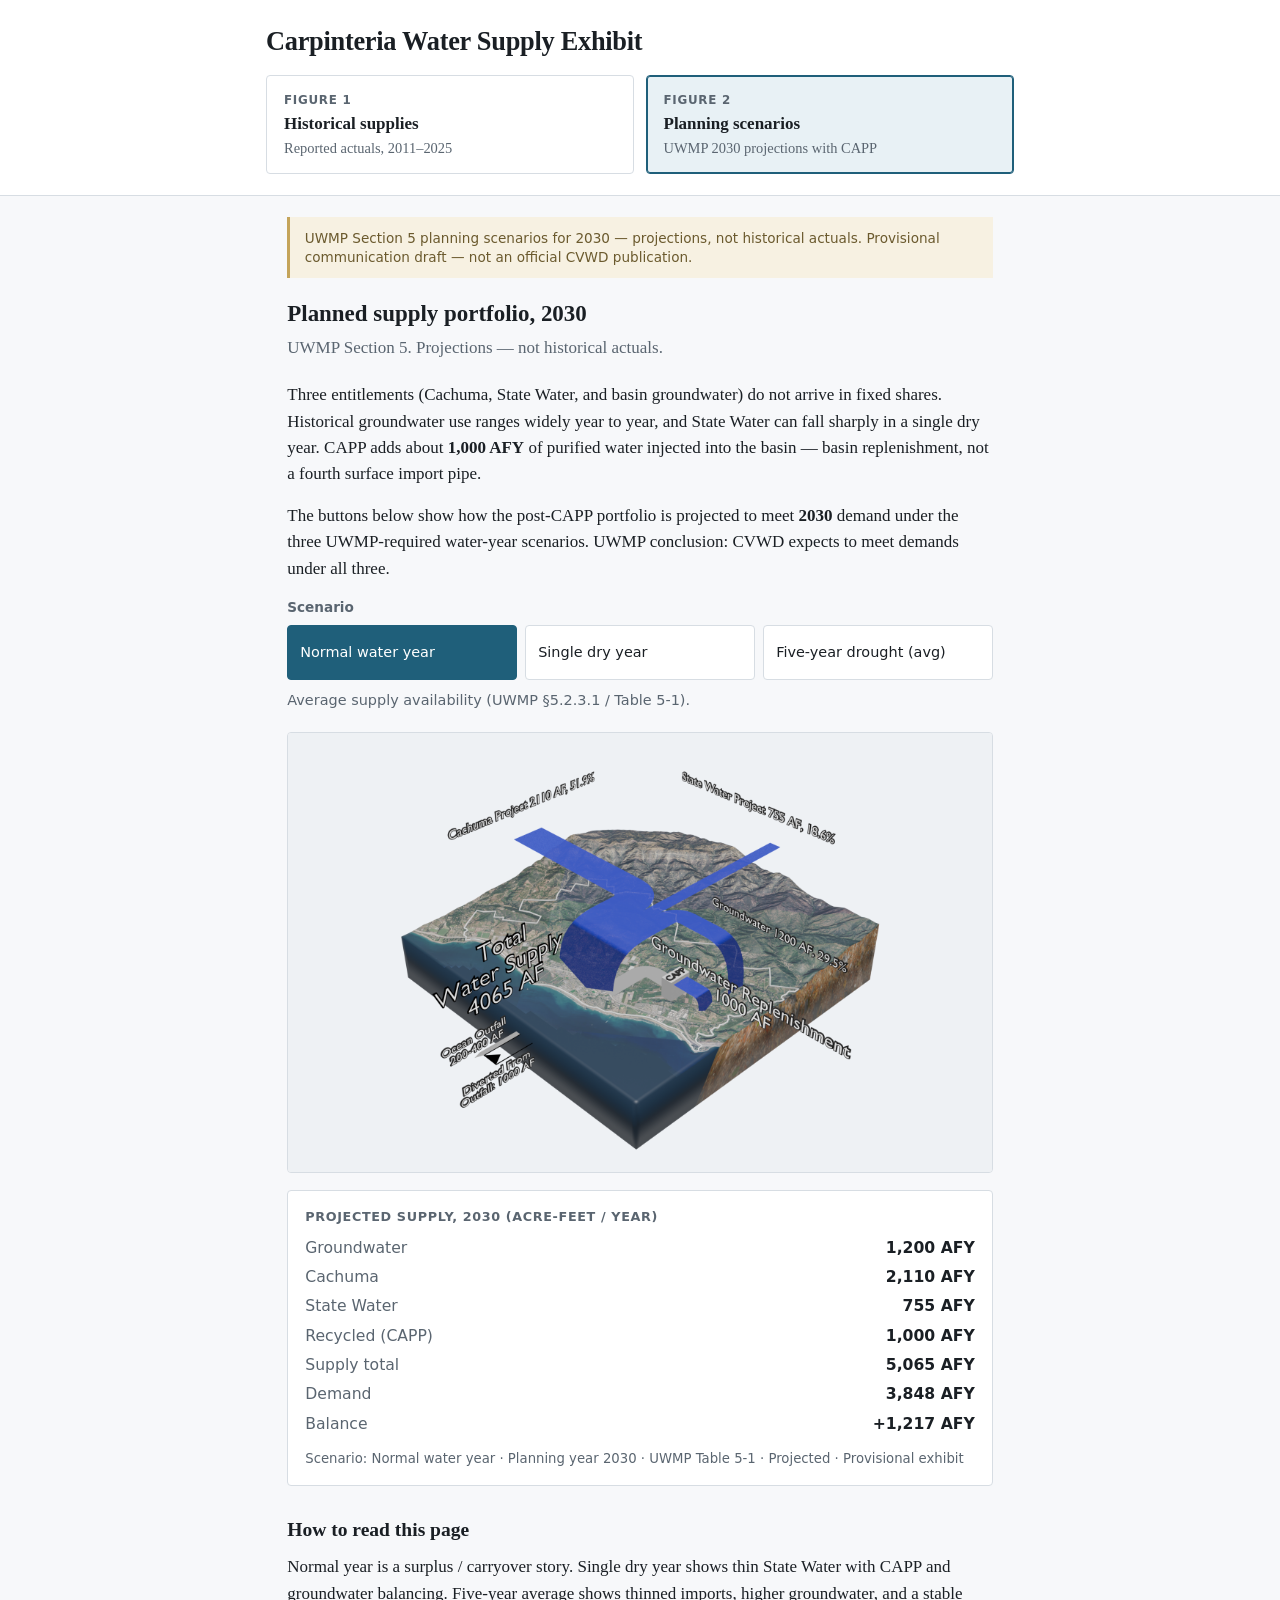
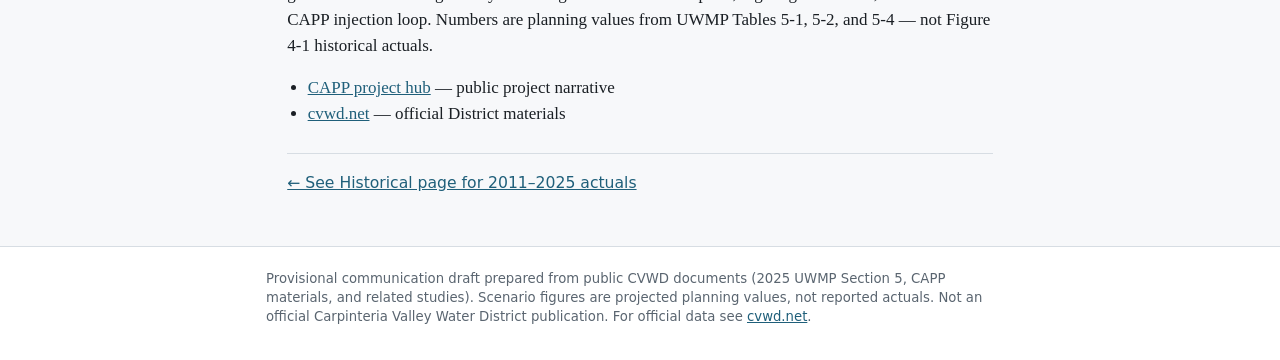
==== planning/index.html @ 83992f24 "Ship Carpinteria water supply exhibit for GitHub Pages. Two-page Historical / Planning shell with ye" ====
<!DOCTYPE html>
<html lang="en">
<head>
  <meta charset="utf-8" />
  <meta name="viewport" content="width=device-width, initial-scale=1" />
  <title>Planning Scenarios — Carpinteria Water Supply Exhibit</title>
  <link rel="stylesheet" href="../css/exhibit.css" />
</head>
<body>
  <header class="site-header">
    <div class="site-header-inner">
      <h1 class="site-title">Carpinteria Water Supply Exhibit</h1>
      <nav class="figure-panels" aria-label="Exhibit figures">
        <a class="figure-panel" href="../">
          <span class="eyebrow">Figure 1</span>
          <span class="label">Historical supplies</span>
          <span class="blurb">Reported actuals, 2011–2025</span>
        </a>
        <a class="figure-panel" href="./" aria-current="page">
          <span class="eyebrow">Figure 2</span>
          <span class="label">Planning scenarios</span>
          <span class="blurb">UWMP 2030 projections with CAPP</span>
        </a>
      </nav>
    </div>
  </header>

  <main class="page">
    <p class="disclaimer-strip">
      UWMP Section 5 planning scenarios for 2030 — projections, not historical actuals.
      Provisional communication draft — not an official CVWD publication.
    </p>

    <h2 class="page-subhead">Planned supply portfolio, 2030</h2>
    <p class="page-lede">UWMP Section 5. Projections — not historical actuals.</p>

    <section class="prose">
      <p>
        Three entitlements (Cachuma, State Water, and basin groundwater) do not arrive
        in fixed shares. Historical groundwater use ranges widely year to year, and
        State Water can fall sharply in a single dry year. CAPP adds about
        <strong>1,000 AFY</strong> of purified water injected into the basin —
        basin replenishment, not a fourth surface import pipe.
      </p>
      <p>
        The buttons below show how the post-CAPP portfolio is projected to meet
        <strong>2030</strong> demand under the three UWMP-required water-year scenarios.
        UWMP conclusion: CVWD expects to meet demands under all three.
      </p>
    </section>

    <div class="controls">
      <label id="scenario-label">Scenario</label>
      <div class="scenario-grid" role="group" aria-labelledby="scenario-label">
        <button type="button" class="scenario-btn" data-scenario="normal_wy" aria-pressed="true">
          Normal water year
        </button>
        <button type="button" class="scenario-btn" data-scenario="single_dry" aria-pressed="false">
          Single dry year
        </button>
        <button type="button" class="scenario-btn" data-scenario="five_year_avg" aria-pressed="false">
          Five-year drought (avg)
        </button>
      </div>
      <p class="scenario-def" id="scenario-def"></p>
    </div>

    <div class="figure-stage" id="figure-stage">
      <img id="scenario-img" alt="Planning scenario Sankey" hidden />
      <div class="figure-placeholder" id="scenario-placeholder">
        Scenario still not imported yet.<br />
        Place file at <code id="placeholder-path">assets/planning/scenario-normal.png</code>
      </div>
    </div>

    <section class="hud" aria-labelledby="hud-title">
      <h2 id="hud-title">Projected supply, 2030 (acre-feet / year)</h2>
      <dl>
        <dt>Groundwater</dt>
        <dd id="hud-gw">—</dd>
        <dt>Cachuma</dt>
        <dd id="hud-cachuma">—</dd>
        <dt>State Water</dt>
        <dd id="hud-swp">—</dd>
        <dt>Recycled (CAPP)</dt>
        <dd id="hud-recycled">—</dd>
        <dt>Supply total</dt>
        <dd id="hud-supply">—</dd>
        <dt>Demand</dt>
        <dd id="hud-demand">—</dd>
        <dt>Balance</dt>
        <dd id="hud-balance">—</dd>
      </dl>
      <p class="cite" id="hud-cite">Source: UWMP Table 5-x · Projected · Provisional exhibit</p>
    </section>

    <section class="prose">
      <h2>How to read this page</h2>
      <p>
        Normal year is a surplus / carryover story. Single dry year shows thin State Water
        with CAPP and groundwater balancing. Five-year average shows thinned imports,
        higher groundwater, and a stable CAPP injection loop. Numbers are planning values
        from UWMP Tables 5-1, 5-2, and 5-4 — not Figure 4-1 historical actuals.
      </p>
      <ul>
        <li><a href="https://www.cvwd.net/capp">CAPP project hub</a> — public project narrative</li>
        <li><a href="https://www.cvwd.net">cvwd.net</a> — official District materials</li>
      </ul>
    </section>

    <p class="cross-link">
      <a href="../">← See Historical page for 2011–2025 actuals</a>
    </p>
  </main>

  <footer class="site-footer">
    <div class="site-footer-inner">
      <p>
        Provisional communication draft prepared from public CVWD documents
        (2025 UWMP Section 5, CAPP materials, and related studies).
        Scenario figures are projected planning values, not reported actuals.
        Not an official Carpinteria Valley Water District publication.
        For official data see <a href="https://www.cvwd.net">cvwd.net</a>.
      </p>
    </div>
  </footer>

  <script src="../js/planning.js" defer></script>
</body>
</html>
---- css/exhibit.css ----
/* Carpinteria Water Supply Exhibit — simple article layout (CAPP-style content column) */

:root {
  --ink: #1a1f24;
  --muted: #5a6570;
  --line: #d7dde3;
  --paper: #f7f8fa;
  --surface: #ffffff;
  --accent: #1f5f7a;
  --accent-soft: #e8f1f5;
  --warn: #6b5a2e;
  --warn-bg: #f7f1e2;
  --max: 44rem;
  --pad: 1.25rem;
}

*,
*::before,
*::after {
  box-sizing: border-box;
}

html {
  font-size: 17px;
  -webkit-text-size-adjust: 100%;
}

body {
  margin: 0;
  font-family: Georgia, "Times New Roman", serif;
  line-height: 1.55;
  color: var(--ink);
  background: var(--paper);
}

a {
  color: var(--accent);
}

a:hover {
  text-decoration-thickness: 2px;
}

.site-header {
  background: var(--surface);
  border-bottom: 1px solid var(--line);
  padding: 1.5rem var(--pad) 1.25rem;
}

.site-header-inner {
  max-width: var(--max);
  margin: 0 auto;
}

.site-title {
  margin: 0 0 1rem;
  font-size: 1.55rem;
  font-weight: 700;
  letter-spacing: -0.01em;
  line-height: 1.25;
}

.figure-panels {
  display: grid;
  grid-template-columns: 1fr 1fr;
  gap: 0.65rem;
}

.figure-panel {
  display: block;
  padding: 0.85rem 1rem;
  border: 1px solid var(--line);
  border-radius: 4px;
  background: var(--surface);
  text-decoration: none;
  color: var(--ink);
  transition: border-color 0.15s ease, background 0.15s ease;
}

.figure-panel:hover {
  border-color: var(--accent);
  background: var(--accent-soft);
}

.figure-panel[aria-current="page"] {
  border-color: var(--accent);
  background: var(--accent-soft);
  box-shadow: inset 0 0 0 1px var(--accent);
}

.figure-panel .eyebrow {
  display: block;
  font-family: system-ui, -apple-system, sans-serif;
  font-size: 0.7rem;
  font-weight: 600;
  letter-spacing: 0.06em;
  text-transform: uppercase;
  color: var(--muted);
  margin-bottom: 0.2rem;
}

.figure-panel .label {
  display: block;
  font-size: 1rem;
  font-weight: 700;
  line-height: 1.3;
}

.figure-panel .blurb {
  display: block;
  margin-top: 0.25rem;
  font-size: 0.85rem;
  color: var(--muted);
  line-height: 1.35;
}

.page {
  max-width: var(--max);
  margin: 0 auto;
  padding: 1.25rem var(--pad) 3rem;
}

.disclaimer-strip {
  margin: 0 0 1.25rem;
  padding: 0.65rem 0.85rem;
  font-family: system-ui, -apple-system, sans-serif;
  font-size: 0.8rem;
  line-height: 1.4;
  color: var(--warn);
  background: var(--warn-bg);
  border-left: 3px solid #c4a45a;
}

.page-subhead {
  margin: 0 0 0.35rem;
  font-size: 1.35rem;
  line-height: 1.3;
}

.page-lede {
  margin: 0 0 1.25rem;
  color: var(--muted);
  font-size: 1rem;
}

.figure-stage {
  margin: 0 0 1rem;
  background: #eef1f4;
  border: 1px solid var(--line);
  border-radius: 4px;
  overflow: hidden;
  aspect-ratio: 16 / 10;
  display: grid;
  place-items: center;
  position: relative;
}

.figure-stage img {
  display: block;
  width: 100%;
  height: 100%;
  object-fit: contain;
  background: #eef1f4;
}

.figure-stage img[hidden] {
  display: none;
}

.figure-placeholder {
  padding: 1.5rem;
  text-align: center;
  font-family: system-ui, -apple-system, sans-serif;
  font-size: 0.9rem;
  color: var(--muted);
  line-height: 1.45;
}

.figure-placeholder code {
  font-size: 0.8rem;
  background: #e2e7ec;
  padding: 0.1rem 0.35rem;
  border-radius: 3px;
}

.controls {
  margin: 0 0 1.25rem;
  font-family: system-ui, -apple-system, sans-serif;
}

.controls-label,
.controls label {
  display: block;
  font-size: 0.8rem;
  font-weight: 600;
  color: var(--muted);
  margin-bottom: 0.4rem;
}

.year-buttons {
  display: flex;
  flex-wrap: nowrap;
  gap: 0.2rem;
  width: 100%;
}

.year-btn {
  appearance: none;
  flex: 1 1 0;
  min-width: 0;
  margin: 0;
  padding: 0.35rem 0;
  border: 1px solid var(--line);
  border-radius: 3px;
  background: var(--surface);
  color: var(--ink);
  font-family: system-ui, -apple-system, sans-serif;
  font-size: 0.68rem;
  font-variant-numeric: tabular-nums;
  line-height: 1.2;
  text-align: center;
  cursor: pointer;
}

.year-btn:hover {
  border-color: var(--accent);
}

.year-btn[aria-pressed="true"] {
  background: var(--accent);
  border-color: var(--accent);
  color: #fff;
}

.scenario-btn {
  appearance: none;
  border: 1px solid var(--line);
  background: var(--surface);
  color: var(--ink);
  border-radius: 4px;
  padding: 0.45rem 0.7rem;
  font: inherit;
  font-family: system-ui, -apple-system, sans-serif;
  font-size: 0.85rem;
  cursor: pointer;
}

.scenario-btn:hover {
  border-color: var(--accent);
}

.scenario-btn[aria-pressed="true"] {
  background: var(--accent);
  border-color: var(--accent);
  color: #fff;
}

.scenario-grid {
  display: grid;
  grid-template-columns: 1fr;
  gap: 0.5rem;
}

@media (min-width: 560px) {
  .scenario-grid {
    grid-template-columns: repeat(3, 1fr);
  }
}

.scenario-btn {
  text-align: left;
  min-height: 3.2rem;
}

.scenario-def {
  margin: 0.55rem 0 0;
  font-size: 0.85rem;
  color: var(--muted);
}

.hud {
  margin: 0 0 1.5rem;
  padding: 0.9rem 1rem;
  background: var(--surface);
  border: 1px solid var(--line);
  border-radius: 4px;
  font-family: system-ui, -apple-system, sans-serif;
  font-size: 0.92rem;
}

.hud h2 {
  margin: 0 0 0.55rem;
  font-size: 0.75rem;
  font-weight: 700;
  letter-spacing: 0.05em;
  text-transform: uppercase;
  color: var(--muted);
}

.hud dl {
  display: grid;
  grid-template-columns: 1fr auto;
  gap: 0.3rem 1rem;
  margin: 0;
}

.hud dt {
  color: var(--muted);
}

.hud dd {
  margin: 0;
  text-align: right;
  font-variant-numeric: tabular-nums;
  font-weight: 600;
}

.hud .cite {
  margin: 0.75rem 0 0;
  font-size: 0.78rem;
  color: var(--muted);
}

.prose h2 {
  margin: 1.75rem 0 0.5rem;
  font-size: 1.15rem;
}

.prose p {
  margin: 0 0 0.9rem;
}

.prose ul {
  margin: 0 0 1rem;
  padding-left: 1.2rem;
}

.cross-link {
  margin: 1.5rem 0 0;
  padding-top: 1rem;
  border-top: 1px solid var(--line);
  font-family: system-ui, -apple-system, sans-serif;
  font-size: 0.92rem;
}

.site-footer {
  border-top: 1px solid var(--line);
  background: var(--surface);
  padding: 1.25rem var(--pad) 2rem;
}

.site-footer-inner {
  max-width: var(--max);
  margin: 0 auto;
  font-family: system-ui, -apple-system, sans-serif;
  font-size: 0.78rem;
  line-height: 1.45;
  color: var(--muted);
}

.site-footer-inner p {
  margin: 0;
}

@media (max-width: 520px) {
  .figure-panels {
    grid-template-columns: 1fr;
  }

  html {
    font-size: 16px;
  }
}
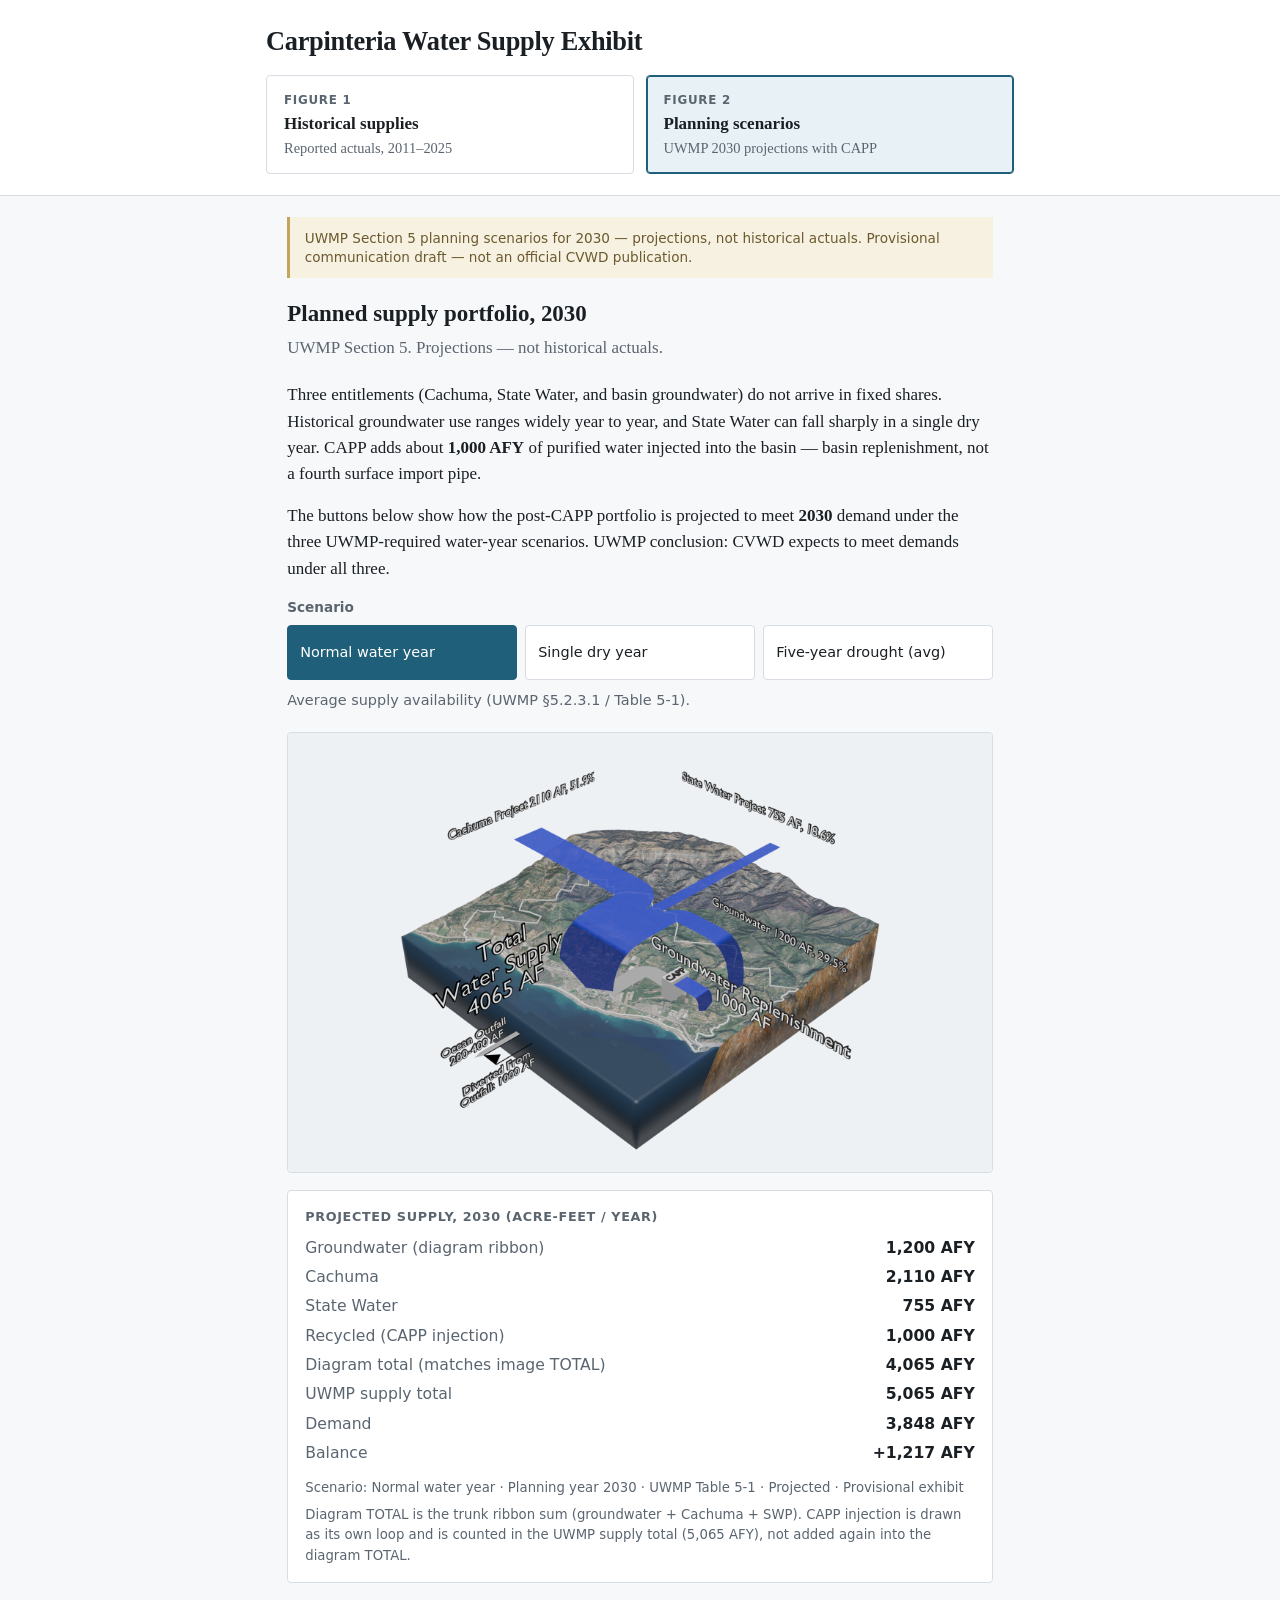
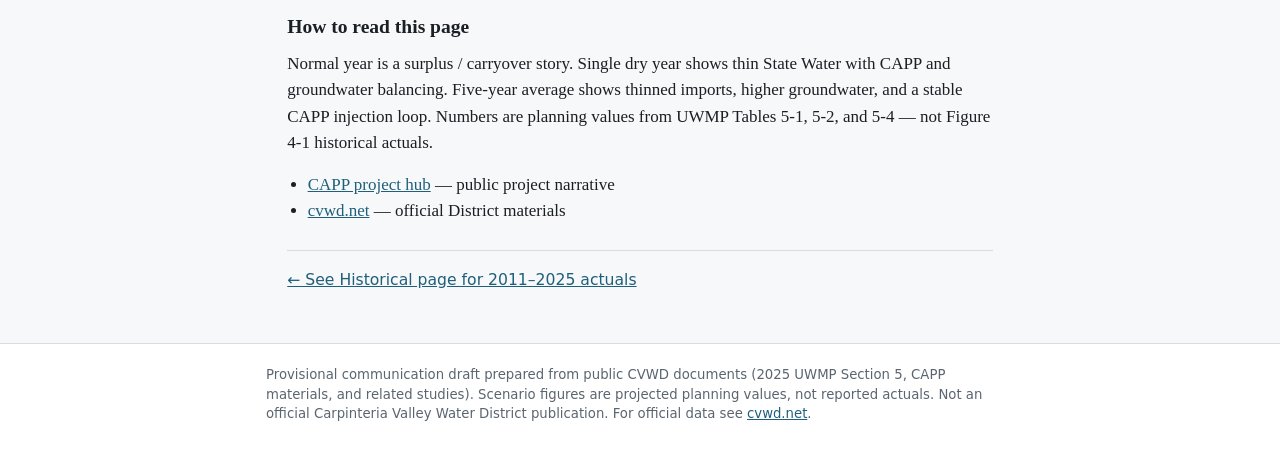
==== commit 4bc338b7: "Align Planning HUD totals with Sankey diagram labels. Diagram total now matches image TOTAL (trunk r" ====
--- a/planning/index.html
+++ b/planning/index.html
@@ -4,7 +4,7 @@
   <meta charset="utf-8" />
   <meta name="viewport" content="width=device-width, initial-scale=1" />
   <title>Planning Scenarios — Carpinteria Water Supply Exhibit</title>
-  <link rel="stylesheet" href="../css/exhibit.css" />
+  <link rel="stylesheet" href="../css/exhibit.css?v=4" />
 </head>
 <body>
   <header class="site-header">
@@ -66,32 +66,41 @@
     </div>
 
     <div class="figure-stage" id="figure-stage">
-      <img id="scenario-img" alt="Planning scenario Sankey" hidden />
-      <div class="figure-placeholder" id="scenario-placeholder">
-        Scenario still not imported yet.<br />
-        Place file at <code id="placeholder-path">assets/planning/scenario-normal.png</code>
+      <img
+        id="scenario-img"
+        src="../assets/planning/scenario-normal.png"
+        alt="Planning supply Sankey — Normal water year"
+        width="1600"
+        height="1000"
+      />
+      <div class="figure-placeholder" id="scenario-placeholder" hidden>
+        Could not load scenario still.
+        <code id="placeholder-path">assets/planning/scenario-normal.png</code>
       </div>
     </div>
 
     <section class="hud" aria-labelledby="hud-title">
       <h2 id="hud-title">Projected supply, 2030 (acre-feet / year)</h2>
       <dl>
-        <dt>Groundwater</dt>
+        <dt>Groundwater <span class="hud-hint">(diagram ribbon)</span></dt>
         <dd id="hud-gw">—</dd>
         <dt>Cachuma</dt>
         <dd id="hud-cachuma">—</dd>
         <dt>State Water</dt>
         <dd id="hud-swp">—</dd>
-        <dt>Recycled (CAPP)</dt>
+        <dt>Recycled (CAPP injection)</dt>
         <dd id="hud-recycled">—</dd>
-        <dt>Supply total</dt>
-        <dd id="hud-supply">—</dd>
+        <dt>Diagram total <span class="hud-hint">(matches image TOTAL)</span></dt>
+        <dd id="hud-diagram-total">—</dd>
+        <dt>UWMP supply total</dt>
+        <dd id="hud-uwmp-supply">—</dd>
         <dt>Demand</dt>
         <dd id="hud-demand">—</dd>
         <dt>Balance</dt>
         <dd id="hud-balance">—</dd>
       </dl>
       <p class="cite" id="hud-cite">Source: UWMP Table 5-x · Projected · Provisional exhibit</p>
+      <p class="cite" id="hud-note"></p>
     </section>
 
     <section class="prose">
@@ -125,6 +134,6 @@
     </div>
   </footer>
 
-  <script src="../js/planning.js" defer></script>
+  <script src="../js/planning.js?v=4" defer></script>
 </body>
 </html>
--- a/css/exhibit.css
+++ b/css/exhibit.css
@@ -176,6 +176,10 @@
   line-height: 1.45;
 }
 
+.figure-placeholder[hidden] {
+  display: none;
+}
+
 .figure-placeholder code {
   font-size: 0.8rem;
   background: #e2e7ec;
@@ -321,6 +325,17 @@
   color: var(--muted);
 }
 
+.hud .hud-hint {
+  font-weight: 500;
+  text-transform: none;
+  letter-spacing: 0;
+  color: var(--muted);
+}
+
+.hud .cite + .cite {
+  margin-top: 0.35rem;
+}
+
 .prose h2 {
   margin: 1.75rem 0 0.5rem;
   font-size: 1.15rem;
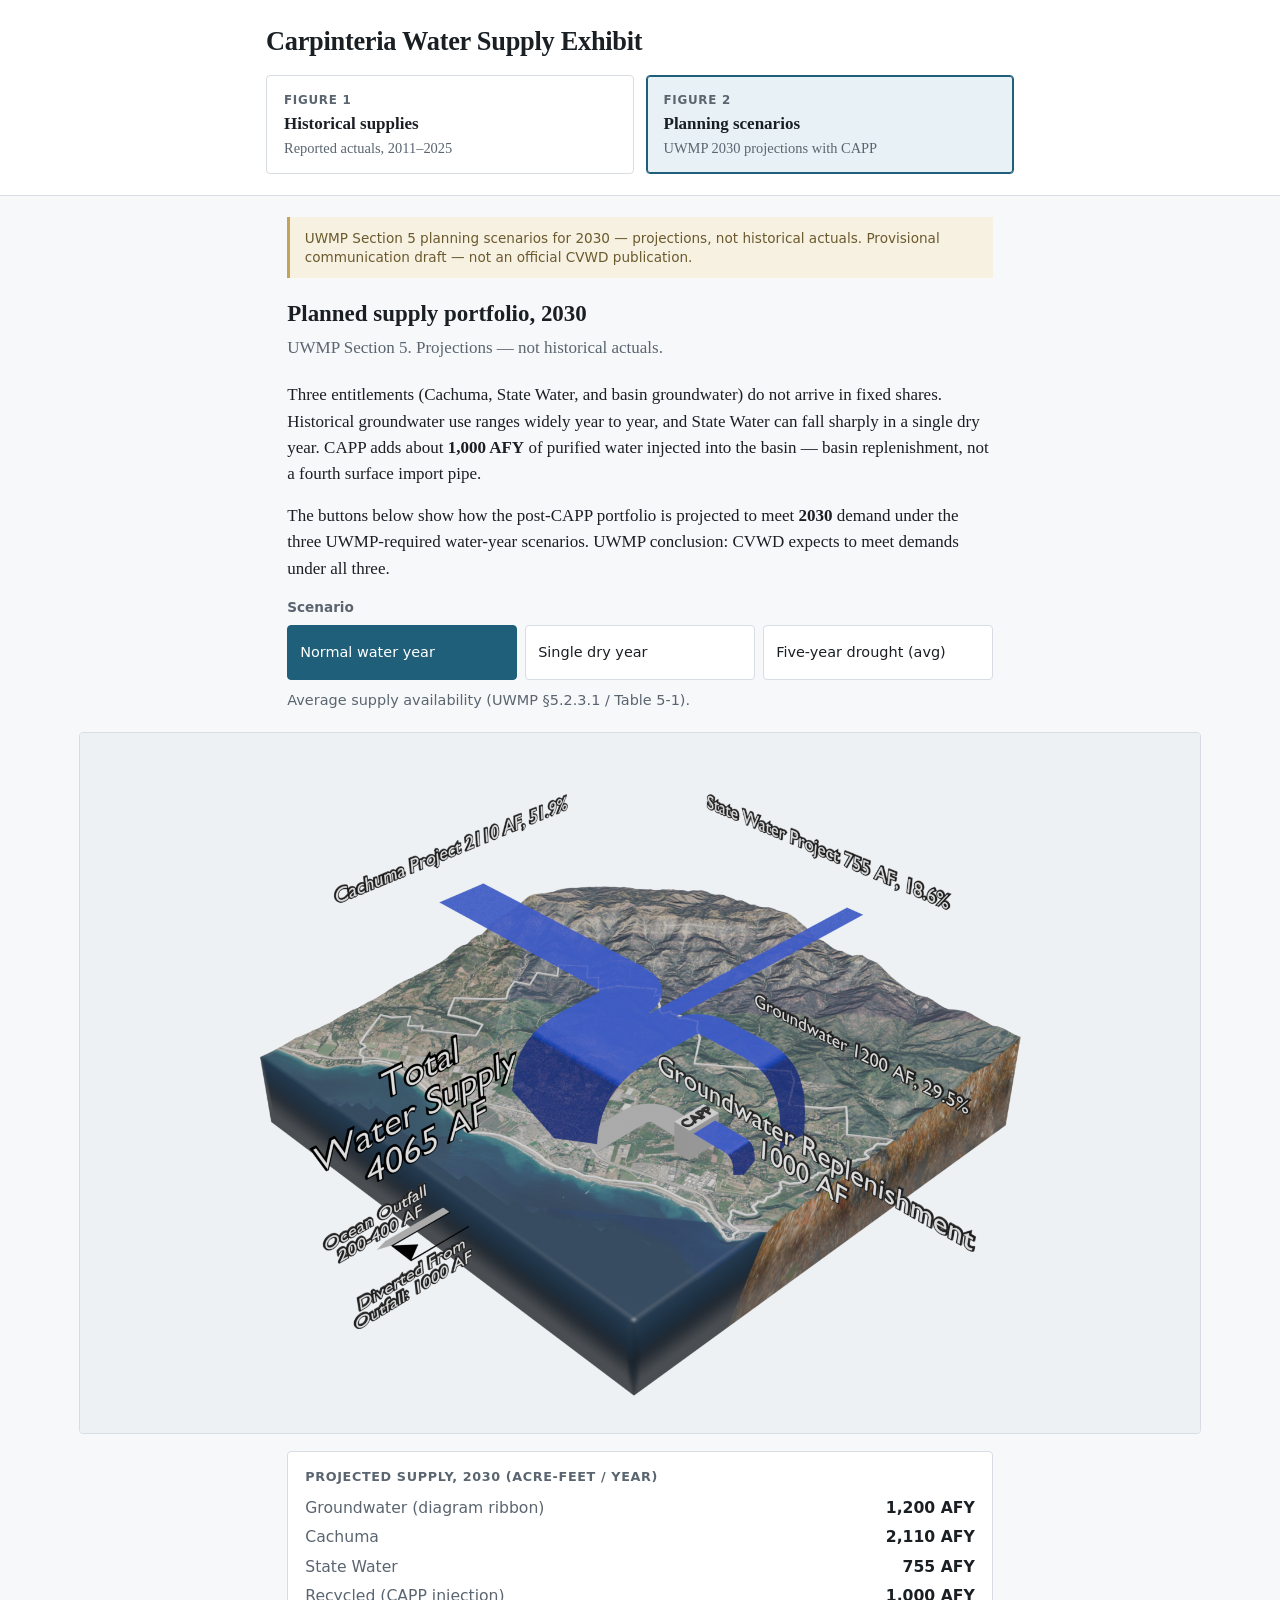
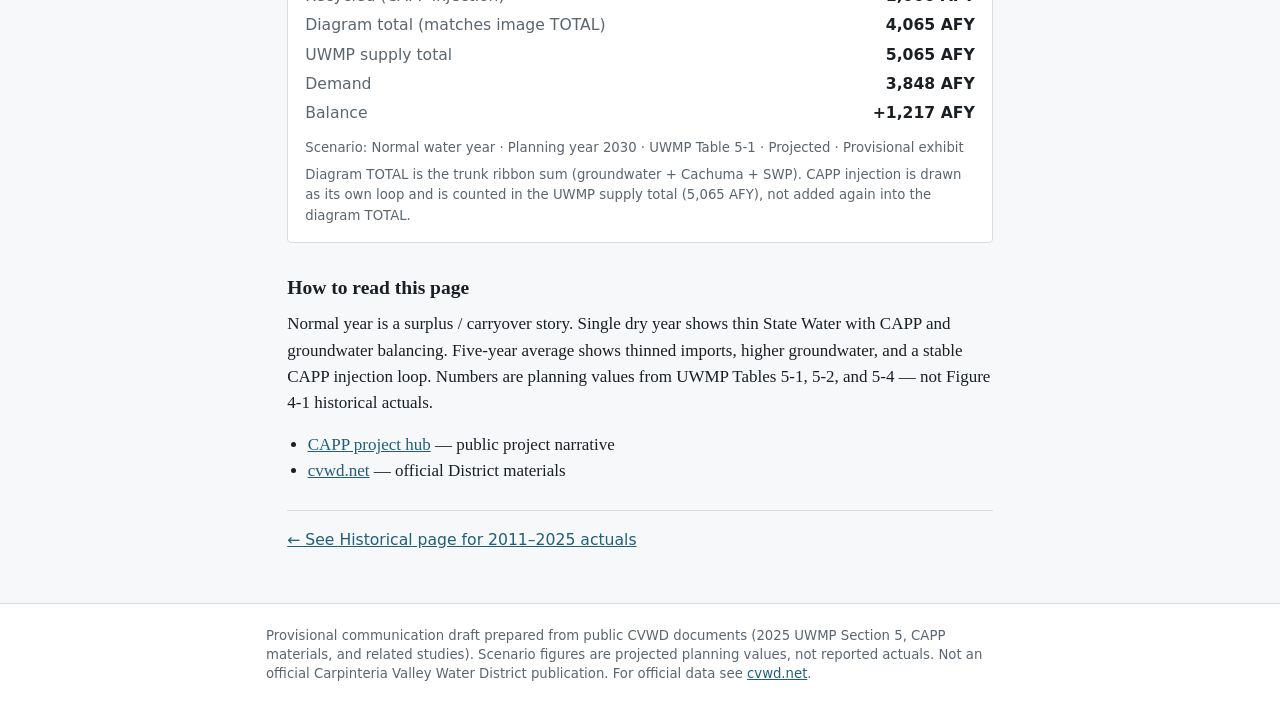
==== commit a607ab7c: "Widen Sankey figures to 1.5× the content lane. Keep header, controls, HUD, and prose at the existing" ====
--- a/planning/index.html
+++ b/planning/index.html
@@ -4,7 +4,7 @@
   <meta charset="utf-8" />
   <meta name="viewport" content="width=device-width, initial-scale=1" />
   <title>Planning Scenarios — Carpinteria Water Supply Exhibit</title>
-  <link rel="stylesheet" href="../css/exhibit.css?v=4" />
+  <link rel="stylesheet" href="../css/exhibit.css?v=5" />
 </head>
 <body>
   <header class="site-header">
--- a/css/exhibit.css
+++ b/css/exhibit.css
@@ -11,6 +11,7 @@
   --warn: #6b5a2e;
   --warn-bg: #f7f1e2;
   --max: 44rem;
+  --figure-max: calc(var(--max) * 1.5);
   --pad: 1.25rem;
 }
 
@@ -144,7 +145,12 @@
 }
 
 .figure-stage {
+  /* 1.5× content lane; centered; header/HUD/prose stay at --max */
+  --figure-width: min(var(--figure-max), calc(100vw - 2 * var(--pad)));
+  width: var(--figure-width);
+  max-width: none;
   margin: 0 0 1rem;
+  margin-left: calc(50% - var(--figure-width) / 2);
   background: #eef1f4;
   border: 1px solid var(--line);
   border-radius: 4px;
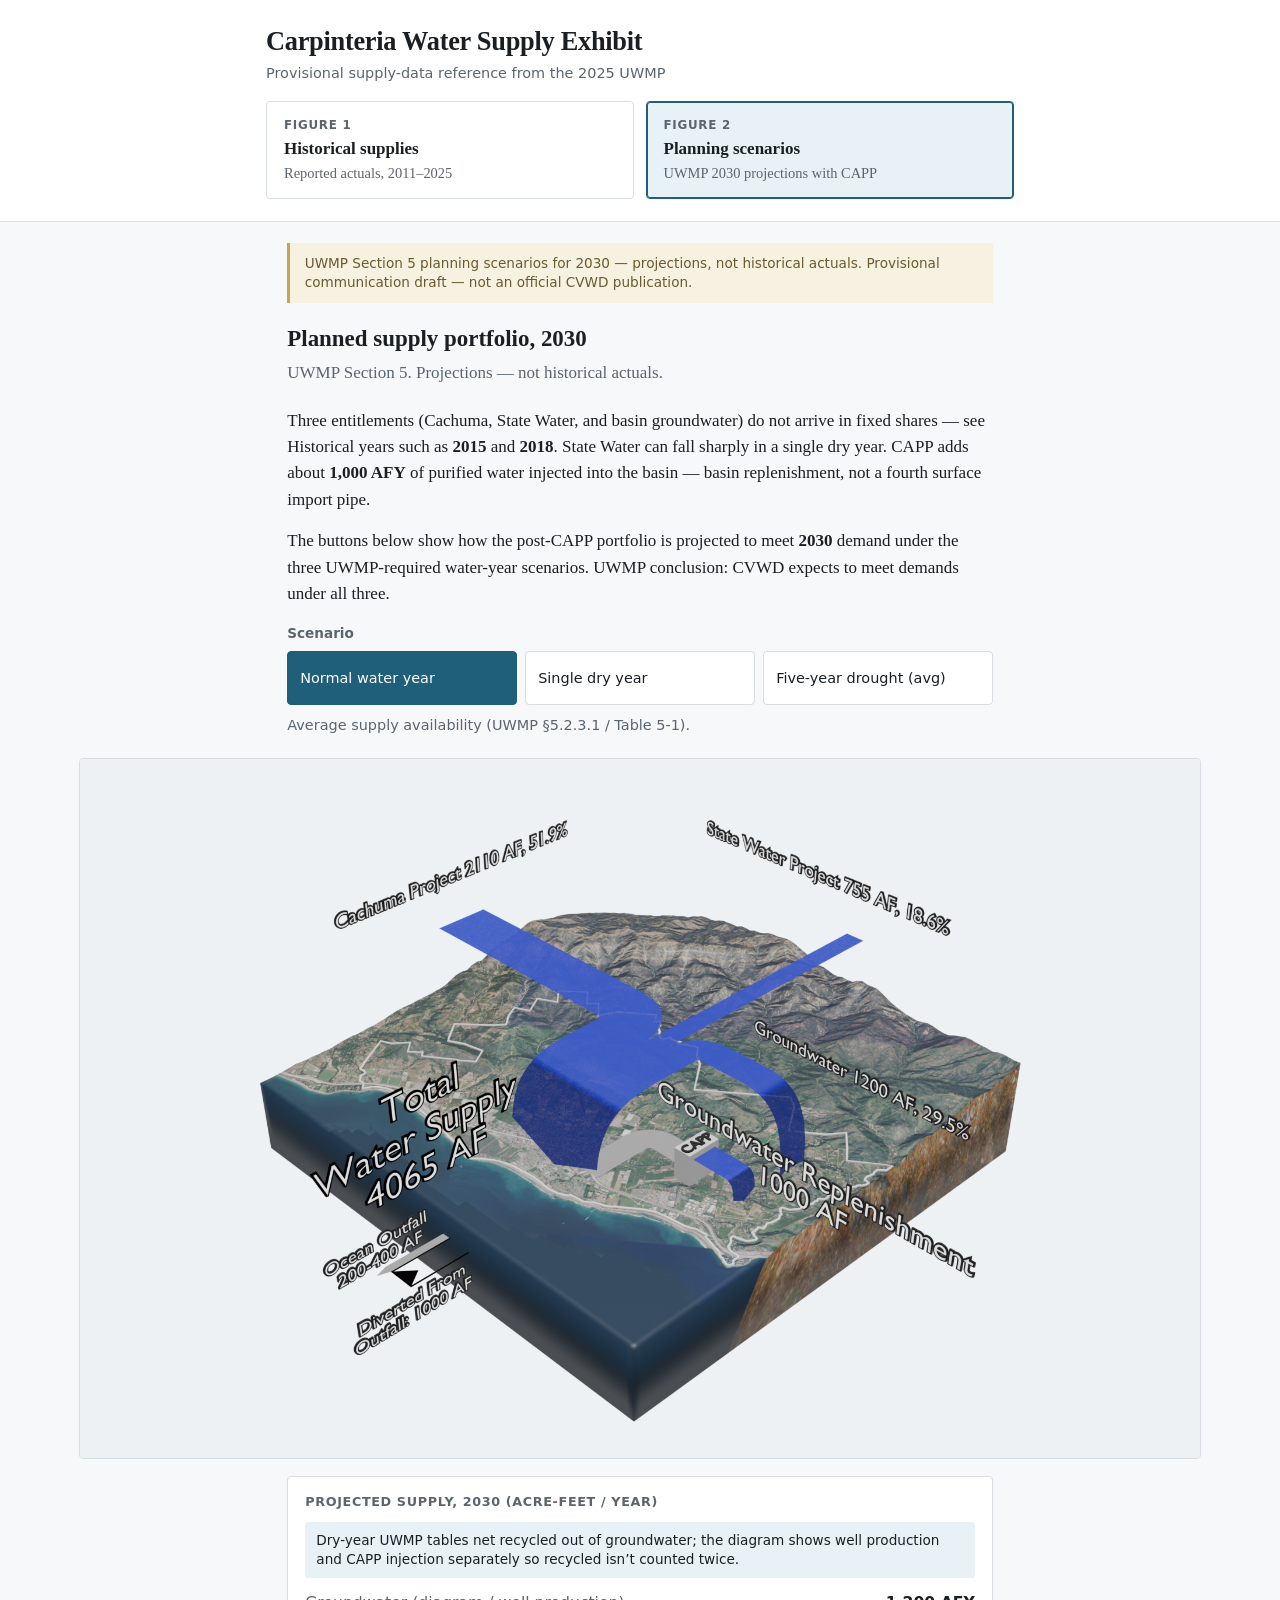
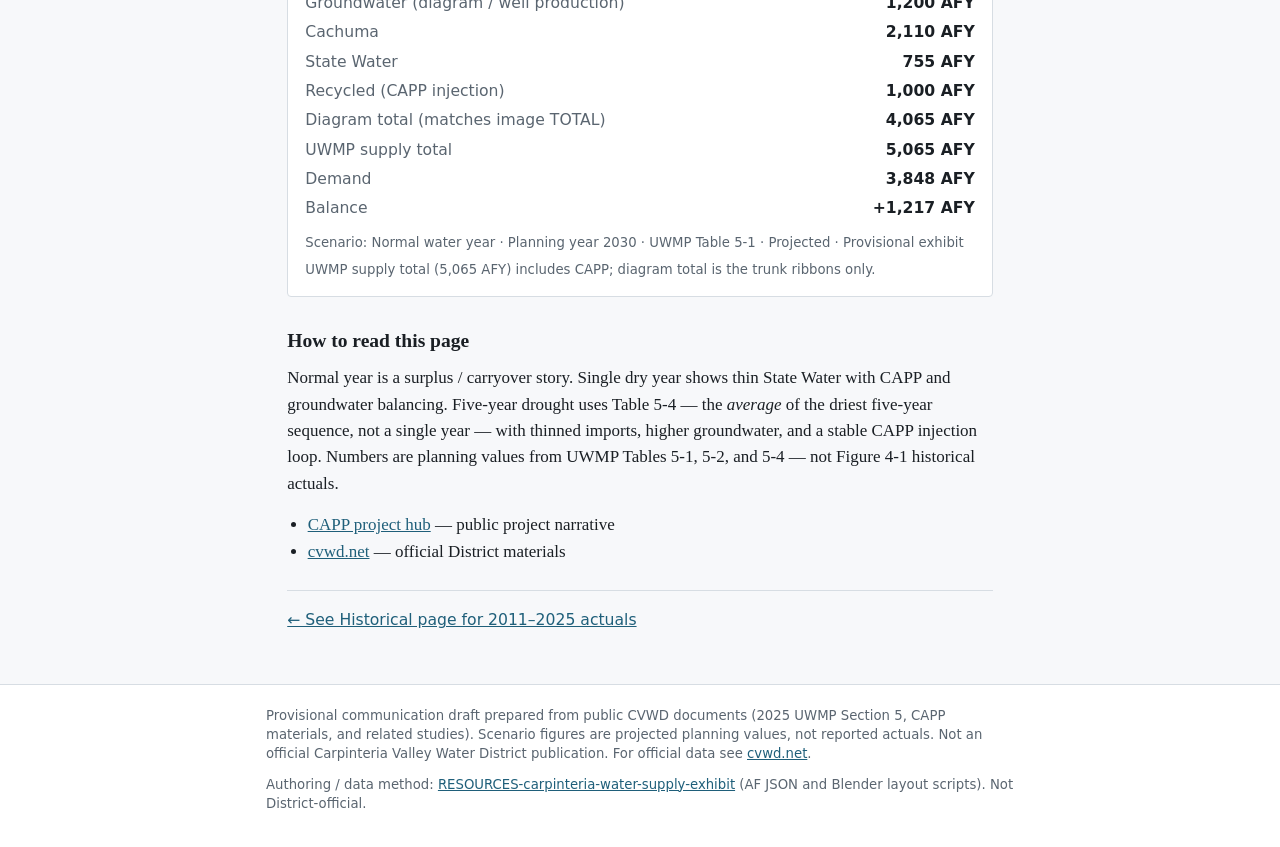
==== commit 30ad3b7e: "Clarify exhibit framing for Analyst I review without changing stills. Point both pages at the RESOUR" ====
--- a/planning/index.html
+++ b/planning/index.html
@@ -4,12 +4,13 @@
   <meta charset="utf-8" />
   <meta name="viewport" content="width=device-width, initial-scale=1" />
   <title>Planning Scenarios — Carpinteria Water Supply Exhibit</title>
-  <link rel="stylesheet" href="../css/exhibit.css?v=5" />
+  <link rel="stylesheet" href="../css/exhibit.css?v=6" />
 </head>
 <body>
   <header class="site-header">
     <div class="site-header-inner">
       <h1 class="site-title">Carpinteria Water Supply Exhibit</h1>
+      <p class="site-tagline">Provisional supply-data reference from the 2025 UWMP</p>
       <nav class="figure-panels" aria-label="Exhibit figures">
         <a class="figure-panel" href="../">
           <span class="eyebrow">Figure 1</span>
@@ -37,10 +38,10 @@
     <section class="prose">
       <p>
         Three entitlements (Cachuma, State Water, and basin groundwater) do not arrive
-        in fixed shares. Historical groundwater use ranges widely year to year, and
-        State Water can fall sharply in a single dry year. CAPP adds about
-        <strong>1,000 AFY</strong> of purified water injected into the basin —
-        basin replenishment, not a fourth surface import pipe.
+        in fixed shares — see Historical years such as <strong>2015</strong> and
+        <strong>2018</strong>. State Water can fall sharply in a single dry year.
+        CAPP adds about <strong>1,000 AFY</strong> of purified water injected into the
+        basin — basin replenishment, not a fourth surface import pipe.
       </p>
       <p>
         The buttons below show how the post-CAPP portfolio is projected to meet
@@ -81,8 +82,12 @@
 
     <section class="hud" aria-labelledby="hud-title">
       <h2 id="hud-title">Projected supply, 2030 (acre-feet / year)</h2>
+      <p class="accounting-note">
+        Dry-year UWMP tables net recycled out of groundwater; the diagram shows well
+        production and CAPP injection separately so recycled isn’t counted twice.
+      </p>
       <dl>
-        <dt>Groundwater <span class="hud-hint">(diagram ribbon)</span></dt>
+        <dt>Groundwater <span class="hud-hint">(diagram / well production)</span></dt>
         <dd id="hud-gw">—</dd>
         <dt>Cachuma</dt>
         <dd id="hud-cachuma">—</dd>
@@ -107,9 +112,11 @@
       <h2>How to read this page</h2>
       <p>
         Normal year is a surplus / carryover story. Single dry year shows thin State Water
-        with CAPP and groundwater balancing. Five-year average shows thinned imports,
-        higher groundwater, and a stable CAPP injection loop. Numbers are planning values
-        from UWMP Tables 5-1, 5-2, and 5-4 — not Figure 4-1 historical actuals.
+        with CAPP and groundwater balancing. Five-year drought uses Table 5-4 — the
+        <em>average</em> of the driest five-year sequence, not a single year — with
+        thinned imports, higher groundwater, and a stable CAPP injection loop. Numbers
+        are planning values from UWMP Tables 5-1, 5-2, and 5-4 — not Figure 4-1
+        historical actuals.
       </p>
       <ul>
         <li><a href="https://www.cvwd.net/capp">CAPP project hub</a> — public project narrative</li>
@@ -131,9 +138,16 @@
         Not an official Carpinteria Valley Water District publication.
         For official data see <a href="https://www.cvwd.net">cvwd.net</a>.
       </p>
+      <p class="footer-method">
+        Authoring / data method:
+        <a href="https://github.com/oxremy/RESOURCES-carpinteria-water-supply-exhibit"
+          >RESOURCES-carpinteria-water-supply-exhibit</a
+        >
+        (AF JSON and Blender layout scripts). Not District-official.
+      </p>
     </div>
   </footer>
 
-  <script src="../js/planning.js?v=4" defer></script>
+  <script src="../js/planning.js?v=5" defer></script>
 </body>
 </html>
--- a/css/exhibit.css
+++ b/css/exhibit.css
@@ -54,11 +54,19 @@
 }
 
 .site-title {
-  margin: 0 0 1rem;
+  margin: 0 0 0.35rem;
   font-size: 1.55rem;
   font-weight: 700;
   letter-spacing: -0.01em;
   line-height: 1.25;
+}
+
+.site-tagline {
+  margin: 0 0 1rem;
+  font-family: system-ui, -apple-system, sans-serif;
+  font-size: 0.85rem;
+  line-height: 1.35;
+  color: var(--muted);
 }
 
 .figure-panels {
@@ -307,6 +315,16 @@
   color: var(--muted);
 }
 
+.accounting-note {
+  margin: 0 0 0.75rem;
+  padding: 0.55rem 0.65rem;
+  font-size: 0.8rem;
+  line-height: 1.4;
+  color: var(--ink);
+  background: var(--accent-soft);
+  border-radius: 3px;
+}
+
 .hud dl {
   display: grid;
   grid-template-columns: 1fr auto;
@@ -351,6 +369,14 @@
   margin: 0 0 0.9rem;
 }
 
+.prose .figure-note {
+  margin: 0 0 0.9rem;
+  font-family: system-ui, -apple-system, sans-serif;
+  font-size: 0.85rem;
+  line-height: 1.4;
+  color: var(--muted);
+}
+
 .prose ul {
   margin: 0 0 1rem;
   padding-left: 1.2rem;
@@ -383,6 +409,10 @@
   margin: 0;
 }
 
+.site-footer-inner .footer-method {
+  margin-top: 0.65rem;
+}
+
 @media (max-width: 520px) {
   .figure-panels {
     grid-template-columns: 1fr;
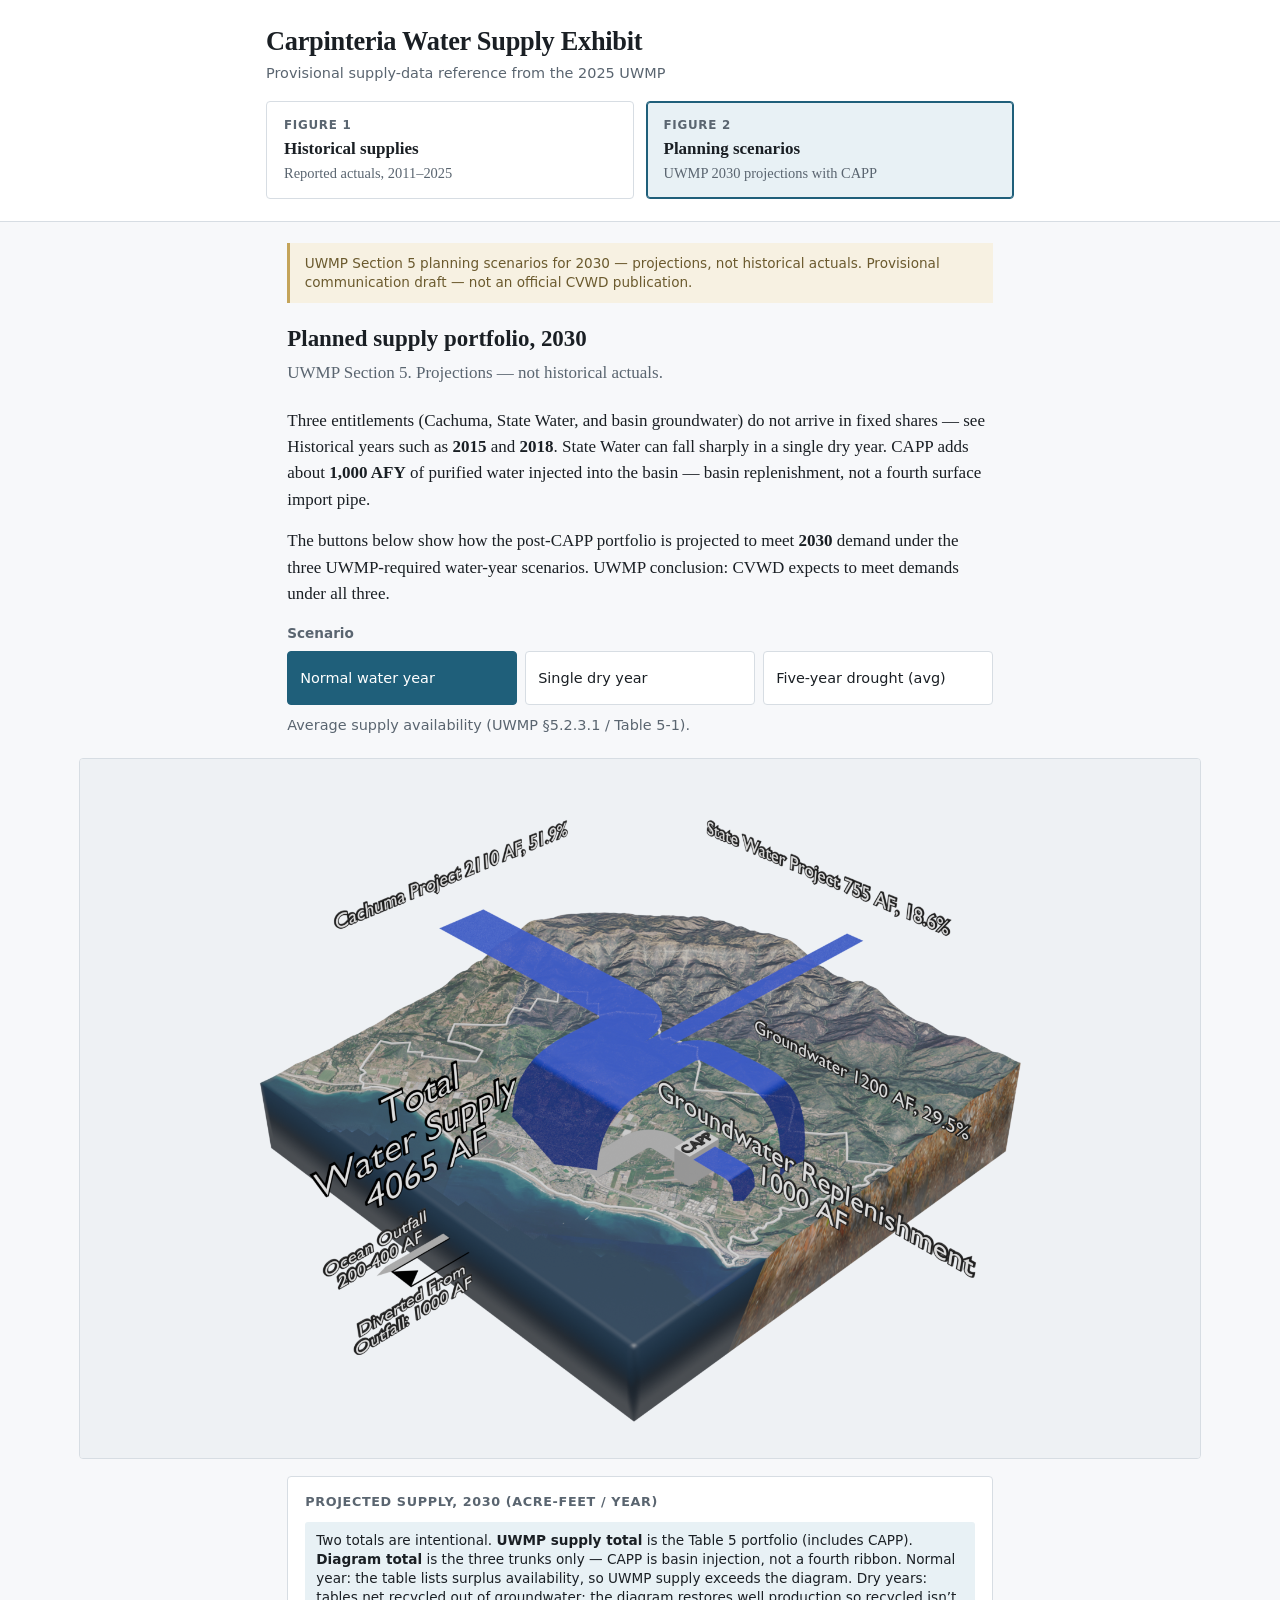
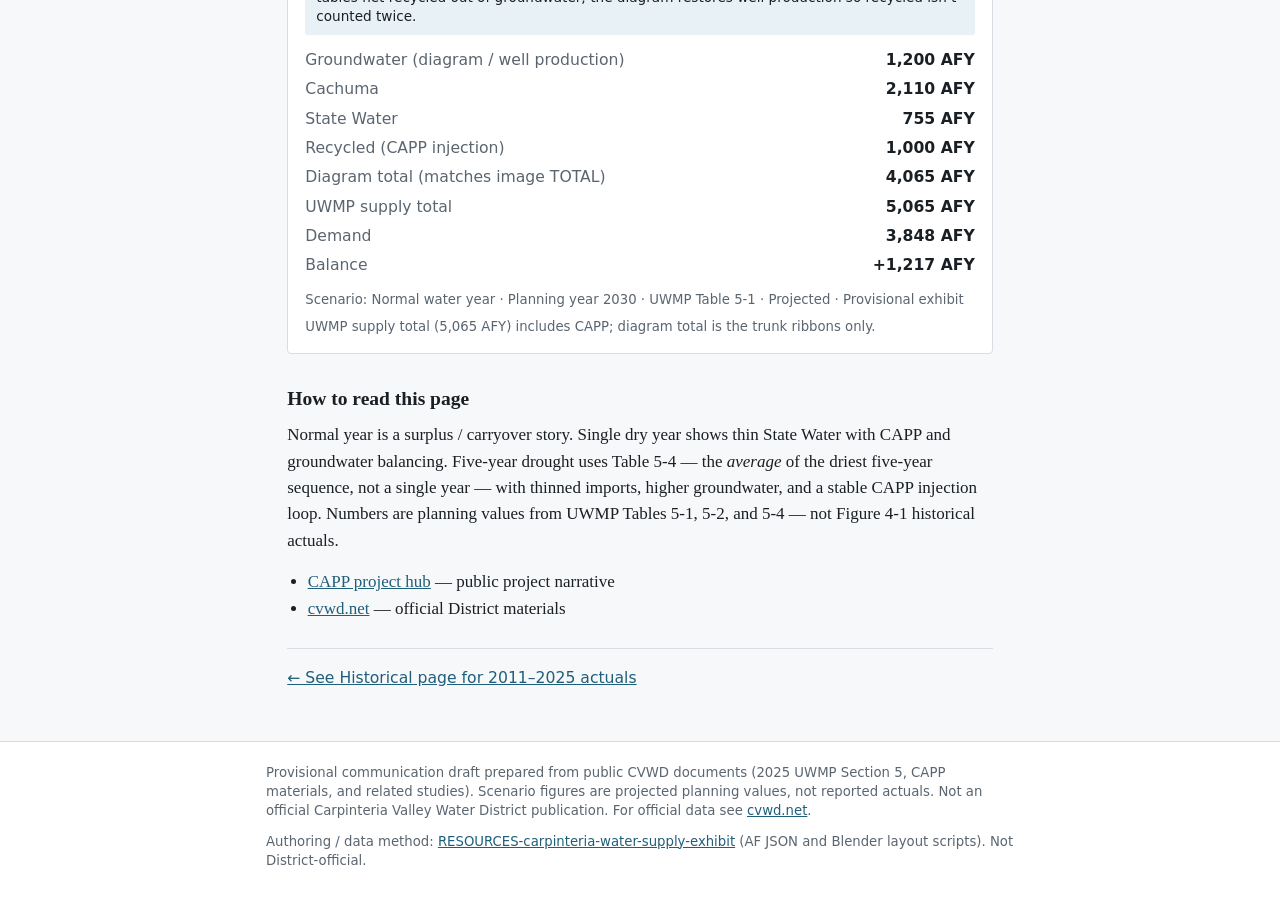
==== commit 781bad69: "Use Table 5-4 column-sum supply (3,866 AF) and clarify dual totals. Align five-year planning JSON wi" ====
--- a/planning/index.html
+++ b/planning/index.html
@@ -4,7 +4,7 @@
   <meta charset="utf-8" />
   <meta name="viewport" content="width=device-width, initial-scale=1" />
   <title>Planning Scenarios — Carpinteria Water Supply Exhibit</title>
-  <link rel="stylesheet" href="../css/exhibit.css?v=6" />
+  <link rel="stylesheet" href="../css/exhibit.css?v=7" />
 </head>
 <body>
   <header class="site-header">
@@ -83,8 +83,12 @@
     <section class="hud" aria-labelledby="hud-title">
       <h2 id="hud-title">Projected supply, 2030 (acre-feet / year)</h2>
       <p class="accounting-note">
-        Dry-year UWMP tables net recycled out of groundwater; the diagram shows well
-        production and CAPP injection separately so recycled isn’t counted twice.
+        Two totals are intentional. <strong>UWMP supply total</strong> is the Table 5
+        portfolio (includes CAPP). <strong>Diagram total</strong> is the three trunks
+        only — CAPP is basin injection, not a fourth ribbon. Normal year: the table
+        lists surplus availability, so UWMP supply exceeds the diagram. Dry years:
+        tables net recycled out of groundwater; the diagram restores well production
+        so recycled isn’t counted twice.
       </p>
       <dl>
         <dt>Groundwater <span class="hud-hint">(diagram / well production)</span></dt>
@@ -148,6 +152,6 @@
     </div>
   </footer>
 
-  <script src="../js/planning.js?v=5" defer></script>
+  <script src="../js/planning.js?v=6" defer></script>
 </body>
 </html>
